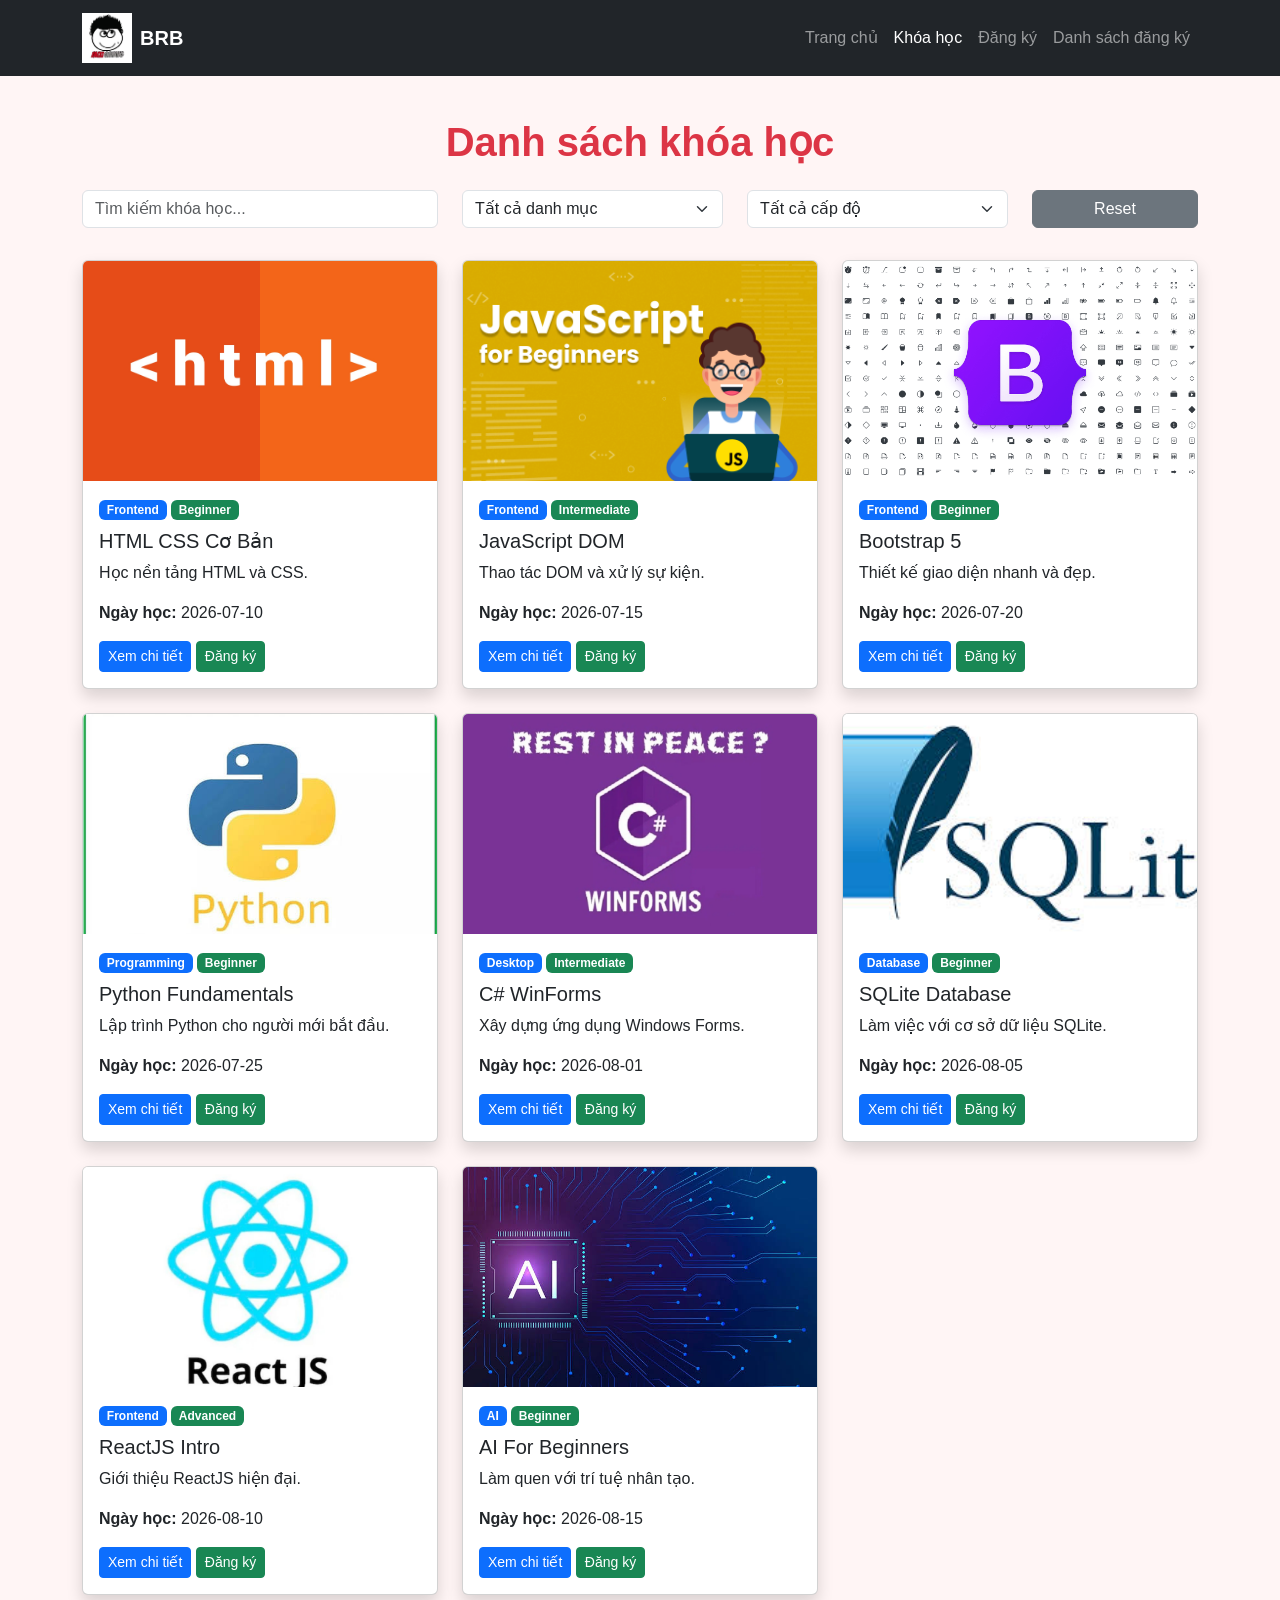
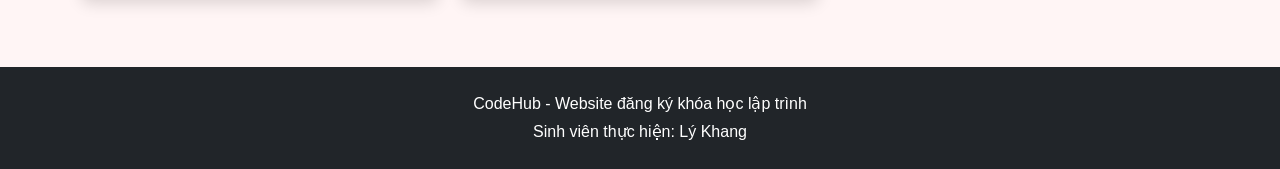
==== courses.html @ 0f8fac26 "first commit" ====
<!DOCTYPE html>
<html lang="vi">
<head>
    <meta charset="UTF-8">
    <meta name="viewport" content="width=device-width, initial-scale=1.0">
    <title>CodeHub - Khóa học</title>

    <link href="https://cdn.jsdelivr.net/npm/bootstrap@5.3.3/dist/css/bootstrap.min.css" rel="stylesheet">
    <link rel="stylesheet" href="assets/css/style.css">
</head>
<body>

<nav class="navbar navbar-expand-lg navbar-dark bg-dark fixed-top">
    <div class="container">
         <a class="navbar-brand d-flex align-items-center" href="index.html">
    <img
        src="/MEDIA/IMAGE/Mixigaming-Logo.jpg"
        alt="Logo"
        width="50"
        class="me-2">
    <span class="fw-bold">
        BRB
    </span>
</a>

        <button class="navbar-toggler" type="button" data-bs-toggle="collapse" data-bs-target="#mainNavbar">
            <span class="navbar-toggler-icon"></span>
        </button>

        <div class="collapse navbar-collapse" id="mainNavbar">
            <ul class="navbar-nav ms-auto">
                <li class="nav-item"><a class="nav-link" href="index.html">Trang chủ</a></li>
                <li class="nav-item"><a class="nav-link active" href="courses.html">Khóa học</a></li>
                <li class="nav-item"><a class="nav-link" href="register.html">Đăng ký</a></li>
                <li class="nav-item"><a class="nav-link" href="registrations.html">Danh sách đăng ký</a></li>
            </ul>
        </div>
    </div>
</nav>

<main class="container py-5">

    <h1 class="text-center mb-4">Danh sách khóa học</h1>

    <div class="row mb-4">
        <div class="col-md-4 mb-2">
            <input type="text" id="searchInput" class="form-control" placeholder="Tìm kiếm khóa học...">
        </div>

        <div class="col-md-3 mb-2">
            <select id="categoryFilter" class="form-select">
                <option value="">Tất cả danh mục</option>
                <option value="Frontend">Frontend</option>
                <option value="Programming">Programming</option>
                <option value="Desktop">Desktop</option>
                <option value="Database">Database</option>
                <option value="AI">AI</option>
            </select>
        </div>

        <div class="col-md-3 mb-2">
            <select id="levelFilter" class="form-select">
                <option value="">Tất cả cấp độ</option>
                <option value="Beginner">Beginner</option>
                <option value="Intermediate">Intermediate</option>
                <option value="Advanced">Advanced</option>
            </select>
        </div>

        <div class="col-md-2 mb-2">
            <button id="resetBtn" class="btn btn-secondary w-100">Reset</button>
        </div>
    </div>

    <div class="row" id="courseContainer"></div>

</main>

<div class="modal fade" id="courseModal" tabindex="-1">
    <div class="modal-dialog">
        <div class="modal-content">

            <div class="modal-header">
                <h5 class="modal-title" id="modalTitle">Tên khóa học</h5>
                <button type="button" class="btn-close" data-bs-dismiss="modal"></button>
            </div>

            <div class="modal-body">
                <img id="modalImage" src="" class="img-fluid mb-3">

                <p id="modalDetail"></p>

                <p><strong>Danh mục:</strong> <span id="modalCategory"></span></p>
                <p><strong>Cấp độ:</strong> <span id="modalLevel"></span></p>
                <p><strong>Ngày học:</strong> <span id="modalDate"></span></p>
            </div>

            <div class="modal-footer">
                <a href="register.html" class="btn btn-primary">Đăng ký</a>
                <button type="button" class="btn btn-secondary" data-bs-dismiss="modal">Đóng</button>
            </div>

        </div>
    </div>
</div>

<footer class="footer text-center">
    <p class="mb-1">CodeHub - Website đăng ký khóa học lập trình</p>
    <p class="mb-0">Sinh viên thực hiện: Lý Khang</p>
</footer>

<script src="https://cdn.jsdelivr.net/npm/bootstrap@5.3.3/dist/js/bootstrap.bundle.min.js"></script>

<script src="assets/js/data.js"></script>
<script src="assets/js/main.js"></script>

</body>
</html>
---- assets/css/style.css ----
body {
    font-family: Arial, sans-serif;
    padding-top: 70px;
}

.logo {
    width: 45px;
    height: 45px;
    object-fit: contain;
}

.hero-section {
    background: linear-gradient(135deg, #0d6efd, #212529);
    color: white;
    padding: 80px 0;
}

.hero-title {
    font-size: 45px;
    font-weight: bold;
}

.hero-text {
    font-size: 18px;
}

.hero-img {
    max-height: 360px;
    border-radius: 20px;
}

.section-title {
    font-weight: bold;
}

.course-card {
    transition: 0.3s;
}

.course-card:hover {
    transform: translateY(-6px);
}

.course-card img {
    height: 220px;
    object-fit: cover;
}

.benefit-box {
    background-color: #f8f9fa;
    padding: 25px;
    border-radius: 15px;
    height: 100%;
}

.footer {
    background-color: #212529;
    color: white;
    padding: 25px 0;
}

@media (max-width: 768px) {
    .hero-title {
        font-size: 32px;
    }

    .hero-section {
        text-align: center;
    }
}


#registerForm {
    max-width: 700px;
    margin: 0 auto;
    border: none;
    border-top: 6px solid #dc3545;
    border-radius: 18px;
    background-color: #ffffff;
}

#registerForm .form-label {
    font-weight: bold;
    color: #212529;
}

#registerForm .form-control,
#registerForm .form-select {
    border-radius: 10px;
    border: 1px solid #ced4da;
    padding: 10px 12px;
}

#registerForm .form-control:focus,
#registerForm .form-select:focus {
    border-color: #dc3545;
    box-shadow: 0 0 0 0.2rem rgba(220, 53, 69, 0.25);
}

#registerForm .btn-primary {
    background-color: #dc3545;
    border-color: #dc3545;
    border-radius: 10px;
    padding: 10px;
    font-weight: bold;
}

#registerForm .btn-primary:hover {
    background-color: #bb2d3b;
    border-color: #bb2d3b;
}

.text-danger {
    font-size: 14px;
    margin-top: 5px;
    display: block;
}

main h1 {
    color: #dc3545;
    font-weight: bold;
}

body {
    background-color: #fff5f5;
}
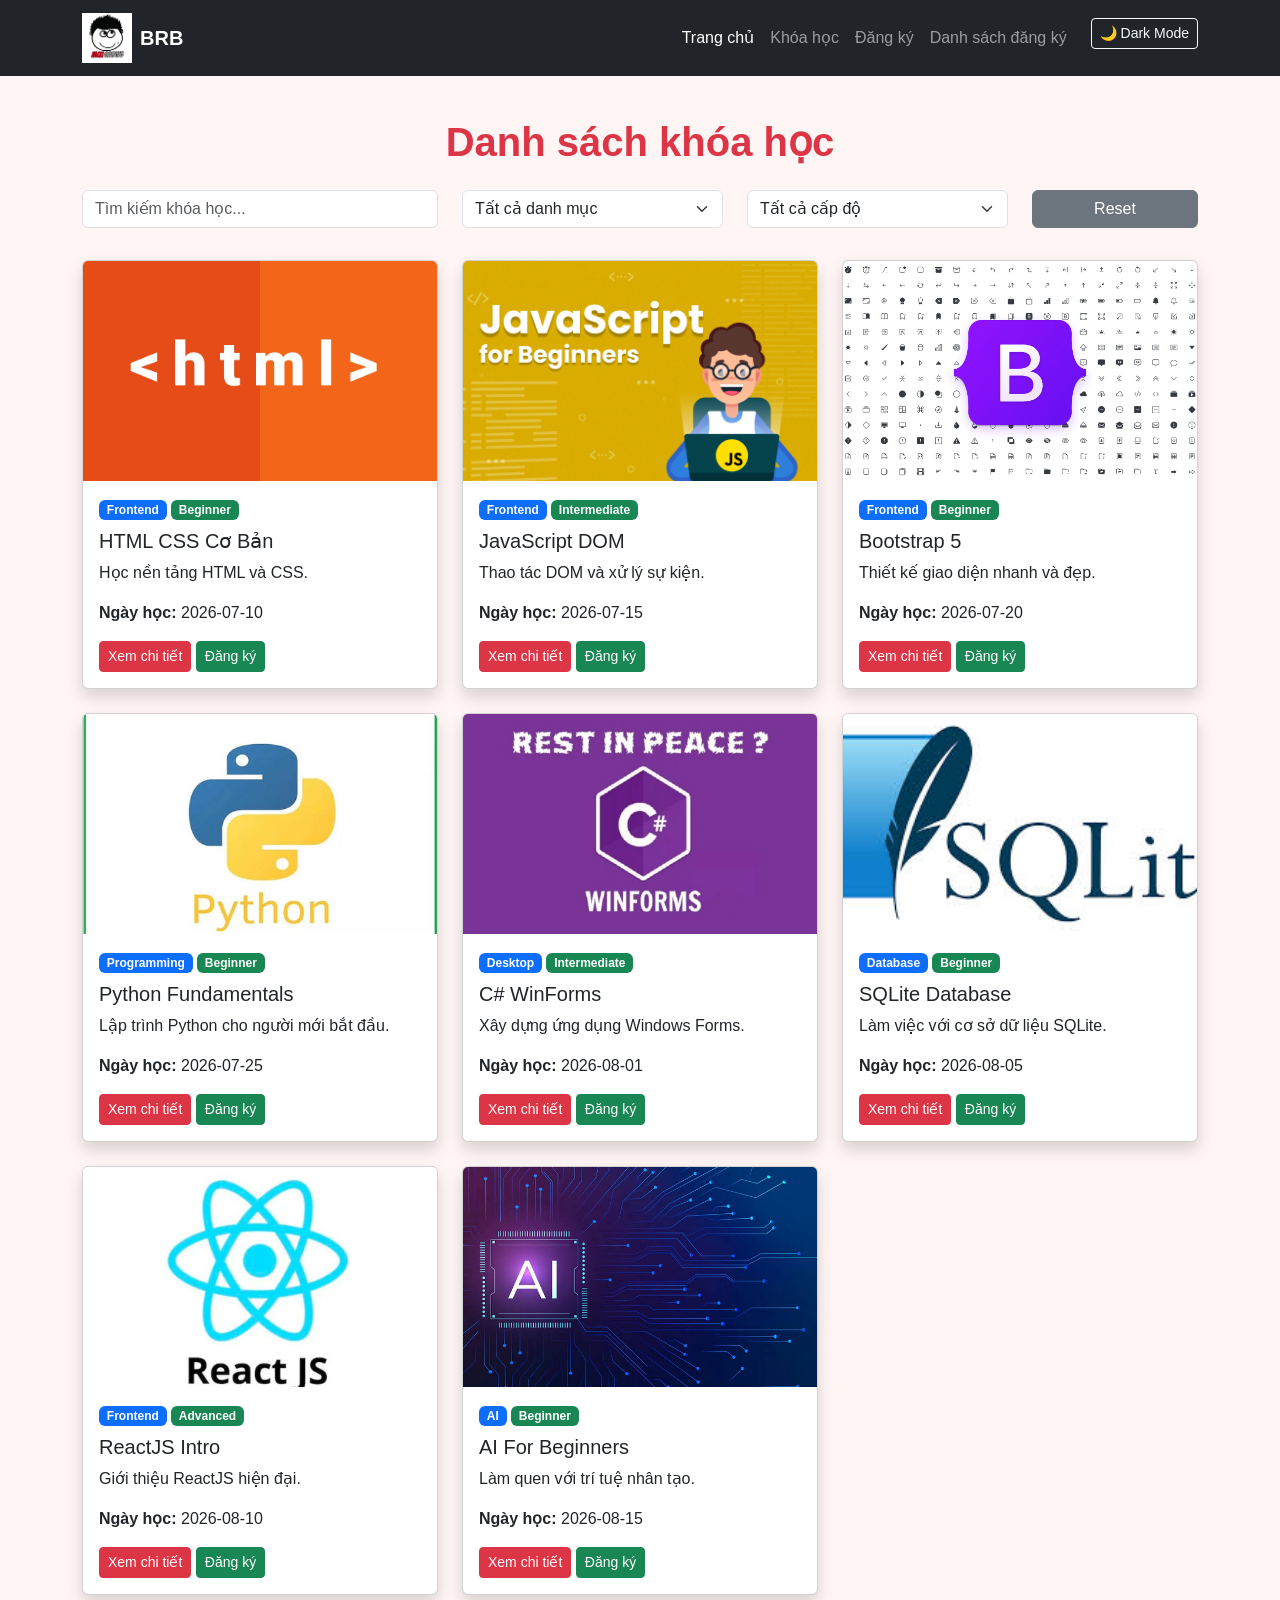
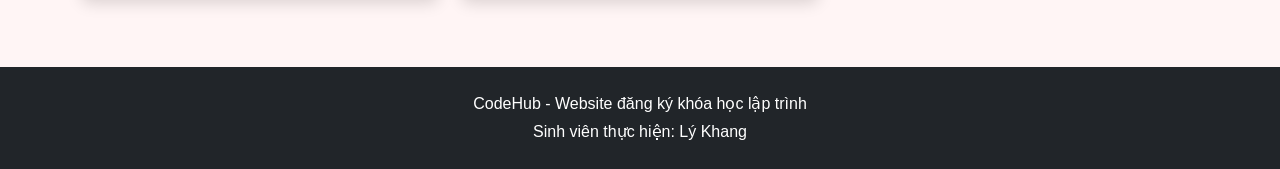
==== commit 65540a8d: "doi background va them tinh nang darkmode" ====
--- a/courses.html
+++ b/courses.html
@@ -7,6 +7,8 @@
 
     <link href="https://cdn.jsdelivr.net/npm/bootstrap@5.3.3/dist/css/bootstrap.min.css" rel="stylesheet">
     <link rel="stylesheet" href="assets/css/style.css">
+    <link rel="icon" href="MEDIA/IMAGE/Mixigaming-Logo.jpg" type="image/x-icon">
+
 </head>
 <body>
 
@@ -14,7 +16,7 @@
     <div class="container">
          <a class="navbar-brand d-flex align-items-center" href="index.html">
     <img
-        src="/MEDIA/IMAGE/Mixigaming-Logo.jpg"
+        src="MEDIA/IMAGE/Mixigaming-Logo.jpg"
         alt="Logo"
         width="50"
         class="me-2">
@@ -29,13 +31,19 @@
 
         <div class="collapse navbar-collapse" id="mainNavbar">
             <ul class="navbar-nav ms-auto">
-                <li class="nav-item"><a class="nav-link" href="index.html">Trang chủ</a></li>
-                <li class="nav-item"><a class="nav-link active" href="courses.html">Khóa học</a></li>
+                <li class="nav-item"><a class="nav-link active" href="index.html">Trang chủ</a></li>
+                <li class="nav-item"><a class="nav-link" href="courses.html">Khóa học</a></li>
                 <li class="nav-item"><a class="nav-link" href="register.html">Đăng ký</a></li>
                 <li class="nav-item"><a class="nav-link" href="registrations.html">Danh sách đăng ký</a></li>
+                <li class="nav-item">
+                    <button id="darkModeBtn" class="btn btn-outline-light btn-sm ms-lg-3">
+                        🌙 Dark Mode
+                    </button>
+                </li>
             </ul>
         </div>
     </div>
+
 </nav>
 
 <main class="container py-5">
@@ -115,4 +123,4 @@
 <script src="assets/js/main.js"></script>
 
 </body>
-</html>+</html>
--- a/assets/css/style.css
+++ b/assets/css/style.css
@@ -1,6 +1,39 @@
+:root {
+    --bg-color: #fff5f5;
+    --text-color: #212529;
+    --card-bg: #ffffff;
+    --box-bg: #f8f9fa;
+    --primary-color: #dc3545;
+    --primary-hover: #bb2d3b;
+    --border-color: #ced4da;
+    --footer-bg: #212529;
+    --footer-text: #ffffff;
+    --input-bg: #ffffff;
+    --input-text: #212529;
+    --shadow-color: rgba(0, 0, 0, 0.12);
+}
+
+body.dark-mode {
+    --bg-color: #181818;
+    --text-color: #f8f9fa;
+    --card-bg: #252525;
+    --box-bg: #2d2d2d;
+    --primary-color: #ff4757;
+    --primary-hover: #ff6b81;
+    --border-color: #444444;
+    --footer-bg: #0f0f0f;
+    --footer-text: #ffffff;
+    --input-bg: #2b2b2b;
+    --input-text: #ffffff;
+    --shadow-color: rgba(255, 71, 87, 0.15);
+}
+
 body {
     font-family: Arial, sans-serif;
     padding-top: 70px;
+    background-color: var(--bg-color);
+    color: var(--text-color);
+    transition: 0.3s;
 }
 
 .logo {
@@ -9,19 +42,21 @@
     object-fit: contain;
 }
 
+/* HERO */
 .hero-section {
-    background: linear-gradient(135deg, #0d6efd, #212529);
+    background: linear-gradient(135deg, #dc3545, #212529);
     color: white;
     padding: 80px 0;
 }
 
 .hero-title {
-    font-size: 45px;
+    font-size: 52px;
     font-weight: bold;
 }
 
 .hero-text {
-    font-size: 18px;
+    font-size: 20px;
+    margin-bottom: 30px;
 }
 
 .hero-img {
@@ -29,12 +64,61 @@
     border-radius: 20px;
 }
 
-.section-title {
+/* VIDEO BACKGROUND */
+.hero-video-section {
+    position: relative;
+    min-height: 85vh;
+    overflow: hidden;
+    color: white;
+    display: flex;
+    align-items: center;
+}
+
+.bg-video {
+    position: absolute;
+    top: 50%;
+    left: 50%;
+    min-width: 100%;
+    min-height: 100%;
+    width: auto;
+    height: auto;
+    transform: translate(-50%, -50%);
+    object-fit: cover;
+    z-index: 1;
+}
+
+.video-overlay {
+    position: absolute;
+    top: 0;
+    left: 0;
+    right: 0;
+    bottom: 0;
+    background: linear-gradient(
+        rgba(220, 53, 69, 0.45),
+        rgba(0, 0, 0, 0.65)
+    );
+    z-index: 2;
+}
+
+.hero-content {
+    position: relative;
+    z-index: 3;
+}
+
+/* SECTION */
+.section-title,
+main h1 {
     font-weight: bold;
-}
-
+    color: var(--primary-color);
+}
+
+/* CARD */
+.card,
 .course-card {
+    background-color: var(--card-bg);
+    color: var(--text-color);
     transition: 0.3s;
+    box-shadow: 0 4px 12px var(--shadow-color);
 }
 
 .course-card:hover {
@@ -46,81 +130,98 @@
     object-fit: cover;
 }
 
+/* BENEFIT */
 .benefit-box {
-    background-color: #f8f9fa;
+    background-color: var(--box-bg);
+    color: var(--text-color);
     padding: 25px;
     border-radius: 15px;
     height: 100%;
 }
 
+/* FORM ĐĂNG KÝ */
+#registerForm {
+    max-width: 700px;
+    margin: 0 auto;
+    border: none;
+    border-top: 6px solid var(--primary-color);
+    border-radius: 18px;
+    background-color: var(--card-bg);
+    color: var(--text-color);
+    box-shadow: 0 4px 12px var(--shadow-color);
+}
+
+#registerForm .form-label {
+    font-weight: bold;
+    color: var(--text-color);
+}
+
+#registerForm .form-control,
+#registerForm .form-select {
+    border-radius: 10px;
+    border: 1px solid var(--border-color);
+    padding: 10px 12px;
+    background-color: var(--input-bg);
+    color: var(--input-text);
+}
+
+#registerForm .form-control:focus,
+#registerForm .form-select:focus {
+    border-color: var(--primary-color);
+    box-shadow: 0 0 0 0.2rem rgba(220, 53, 69, 0.25);
+}
+
+#registerForm .btn-primary,
+.btn-primary {
+    background-color: var(--primary-color);
+    border-color: var(--primary-color);
+}
+
+#registerForm .btn-primary:hover,
+.btn-primary:hover {
+    background-color: var(--primary-hover);
+    border-color: var(--primary-hover);
+}
+
+.text-danger {
+    font-size: 14px;
+    margin-top: 5px;
+    display: block;
+}
+
+/* TABLE */
+.table {
+    background-color: var(--card-bg);
+    color: var(--text-color);
+}
+
+body.dark-mode .table {
+    --bs-table-bg: var(--card-bg);
+    --bs-table-color: var(--text-color);
+    --bs-table-border-color: var(--border-color);
+}
+
+/* MODAL */
+.modal-content {
+    background-color: var(--card-bg);
+    color: var(--text-color);
+}
+
+/* FOOTER */
 .footer {
-    background-color: #212529;
-    color: white;
+    background-color: var(--footer-bg);
+    color: var(--footer-text);
     padding: 25px 0;
 }
 
+/* RESPONSIVE */
 @media (max-width: 768px) {
     .hero-title {
         font-size: 32px;
     }
 
-    .hero-section {
+    .hero-section,
+    .hero-video-section {
         text-align: center;
     }
-}
-
-
-#registerForm {
-    max-width: 700px;
-    margin: 0 auto;
-    border: none;
-    border-top: 6px solid #dc3545;
-    border-radius: 18px;
-    background-color: #ffffff;
-}
-
-#registerForm .form-label {
-    font-weight: bold;
-    color: #212529;
-}
-
-#registerForm .form-control,
-#registerForm .form-select {
-    border-radius: 10px;
-    border: 1px solid #ced4da;
-    padding: 10px 12px;
-}
-
-#registerForm .form-control:focus,
-#registerForm .form-select:focus {
-    border-color: #dc3545;
-    box-shadow: 0 0 0 0.2rem rgba(220, 53, 69, 0.25);
-}
-
-#registerForm .btn-primary {
-    background-color: #dc3545;
-    border-color: #dc3545;
-    border-radius: 10px;
-    padding: 10px;
-    font-weight: bold;
-}
-
-#registerForm .btn-primary:hover {
-    background-color: #bb2d3b;
-    border-color: #bb2d3b;
-}
-
-.text-danger {
-    font-size: 14px;
-    margin-top: 5px;
-    display: block;
-}
-
-main h1 {
-    color: #dc3545;
-    font-weight: bold;
-}
-
-body {
-    background-color: #fff5f5;
 }
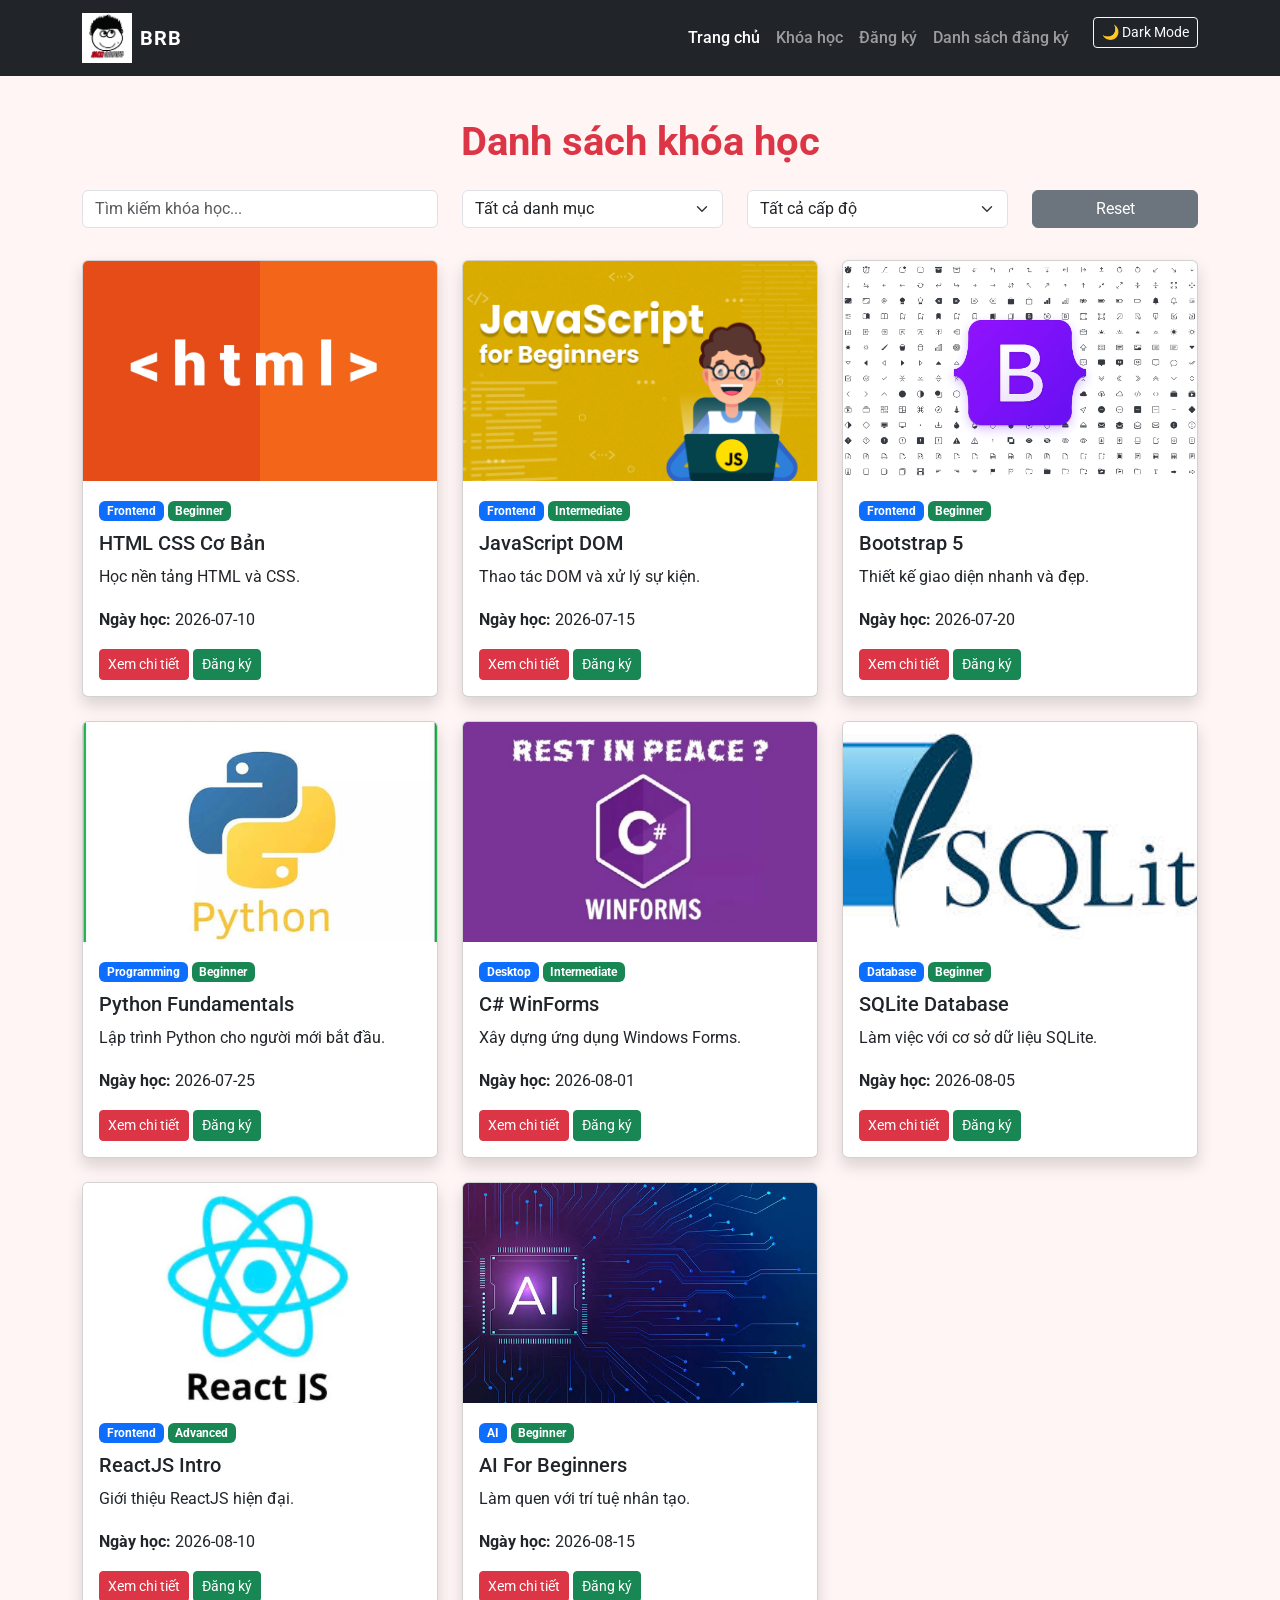
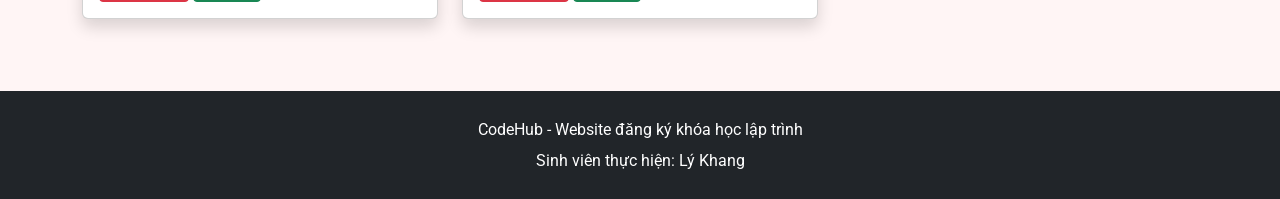
==== commit 35bf35be: "doi font cho trang" ====
--- a/courses.html
+++ b/courses.html
@@ -5,7 +5,11 @@
     <meta name="viewport" content="width=device-width, initial-scale=1.0">
     <title>CodeHub - Khóa học</title>
 
+    
     <link href="https://cdn.jsdelivr.net/npm/bootstrap@5.3.3/dist/css/bootstrap.min.css" rel="stylesheet">
+    <link rel="preconnect" href="https://fonts.googleapis.com">
+    <link rel="preconnect" href="https://fonts.gstatic.com" crossorigin>
+    <link href="https://fonts.googleapis.com/css2?family=Roboto:wght@300;400;500;700&display=swap" rel="stylesheet">
     <link rel="stylesheet" href="assets/css/style.css">
     <link rel="icon" href="MEDIA/IMAGE/Mixigaming-Logo.jpg" type="image/x-icon">
 
--- a/assets/css/style.css
+++ b/assets/css/style.css
@@ -29,7 +29,9 @@
 }
 
 body {
-    font-family: Arial, sans-serif;
+    font-family: "Roboto", sans-serif;
+    font-size: 16px;
+    line-height: 1.6;
     padding-top: 70px;
     background-color: var(--bg-color);
     color: var(--text-color);
@@ -40,6 +42,15 @@
     width: 45px;
     height: 45px;
     object-fit: contain;
+}
+
+.navbar-brand {
+    font-weight: 700;
+    letter-spacing: 1px;
+}
+
+.nav-link {
+    font-weight: 500;
 }
 
 /* HERO */
@@ -50,7 +61,7 @@
 }
 
 .hero-title {
-    font-size: 52px;
+    font-weight: 700;
     font-weight: bold;
 }
 
@@ -105,9 +116,15 @@
     z-index: 3;
 }
 
+p {
+    font-weight: 400;
+    line-height: 1.7;
+}
+
 /* SECTION */
 .section-title,
 main h1 {
+    font-weight: 700;
     font-weight: bold;
     color: var(--primary-color);
 }
